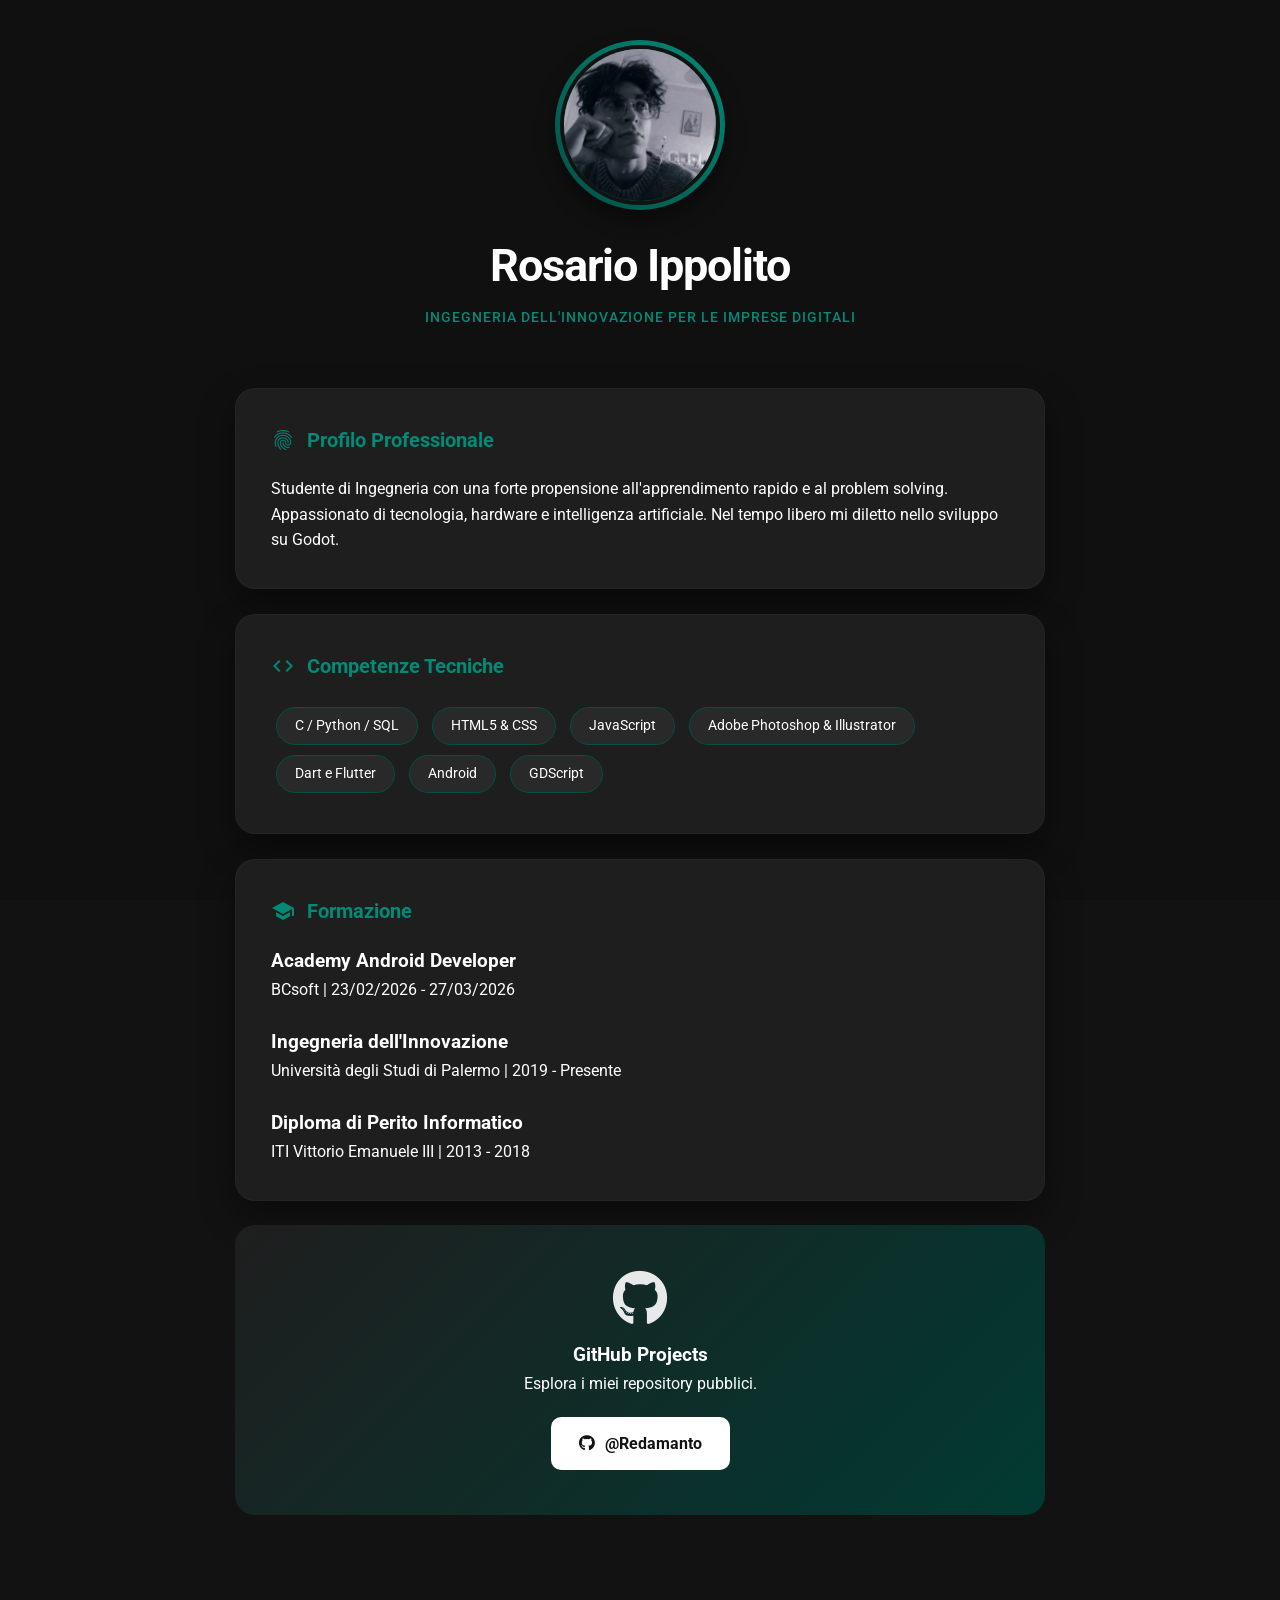
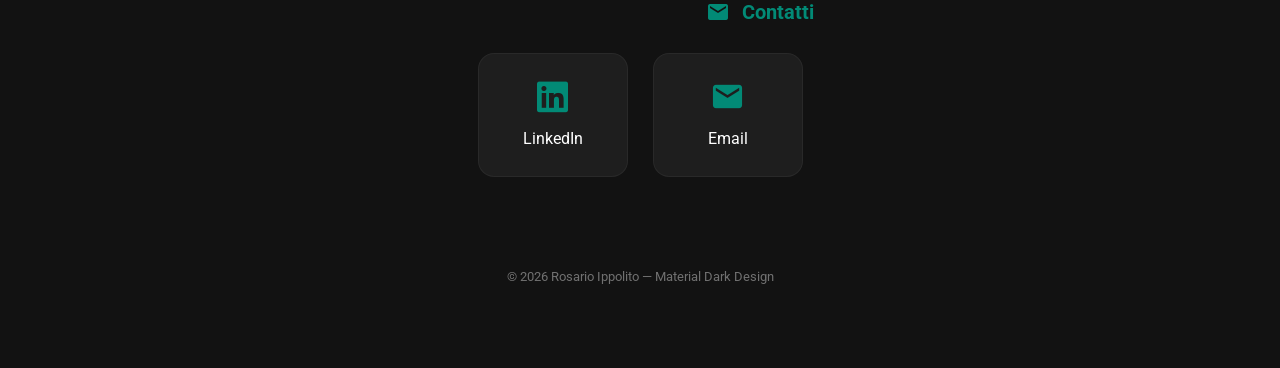
==== index.html @ a8832874 "fix 2.0" ====
<!DOCTYPE html>
<html lang="it">

<head>
    <meta charset="UTF-8">
    <meta name="viewport" content="width=device-width, initial-scale=1.0">
    <title>Rosario Ippolito | Portfolio</title>
    <link href="https://fonts.googleapis.com/css2?family=Roboto:wght@300;400;500;700&family=Fira+Code&display=swap"
        rel="stylesheet">
    <link href="https://fonts.googleapis.com/icon?family=Material+Icons" rel="stylesheet">
    <link rel="stylesheet" href="https://cdnjs.cloudflare.com/ajax/libs/font-awesome/6.0.0/css/all.min.css">
    <link rel="stylesheet" href="style.css">
</head>

<body>

    <canvas id="code-canvas"></canvas>

    <div class="main-container">
        <header class="reveal">
            <div class="profile-frame">
                <img src="pfp.jpg" alt="Rosario Ippolito" class="profile-img">
            </div>
            <h1>Rosario Ippolito</h1>
            <p class="subtitle">Ingegneria dell'Innovazione per le Imprese Digitali</p>
        </header>

        <main>
            <section class="card reveal">
                <h2 class="section-title"><i class="material-icons">fingerprint</i> Profilo Professionale</h2>
                <p>Studente di Ingegneria con una forte propensione all'apprendimento rapido e al problem solving.
                    Appassionato di tecnologia, hardware e intelligenza artificiale. Nel tempo libero mi diletto nello
                    sviluppo su Godot. </p>
            </section>

            <section class="card reveal">
                <h2 class="section-title"><i class="material-icons">code</i> Competenze Tecniche</h2>
                <div class="skills-container">
                    <span class="skill-chip">C / Python / SQL</span>
                    <span class="skill-chip">HTML5 & CSS</span>
                    <span class="skill-chip">JavaScript</span>
                    <span class="skill-chip">Adobe Photoshop & Illustrator</span>
                    <span class="skill-chip">Dart e Flutter</span>
                    <span class="skill-chip">Android</span>
                    <span class="skill-chip">GDScript</span>
                </div>
            </section>

            <section class="card reveal">
                <h2 class="section-title"><i class="material-icons">school</i> Formazione</h2>
                <div class="edu-item">
                    <div class="edu-item">
                        <h3>Academy Android Developer</h3>
                        <p class="edu-meta">BCsoft | 23/02/2026 - 27/03/2026</p>
                    </div>
                    <br>
                    <h3>Ingegneria dell'Innovazione</h3>
                    <p class="edu-meta">Università degli Studi di Palermo | 2019 - Presente</p>
                </div>
                <br>
                <div class="edu-item">
                    <h3>Diploma di Perito Informatico</h3>
                    <p class="edu-meta">ITI Vittorio Emanuele III | 2013 - 2018</p>
                </div>
            </section>

            <section class="github-card reveal">
                <div class="github-content">
                    <i class="fab fa-github github-big-icon"></i>
                    <h3>GitHub Projects</h3>
                    <p>Esplora i miei repository pubblici.</p>
                    <a href="https://github.com/Redamanto" target="_blank" class="github-btn" rel="noopener noreferrer">
                        <i class="fab fa-github"></i> @Redamanto
                    </a>
                </div>
            </section>

            <section class="contact-section">
                <h2 class="section-title" style="justify-content: center;"><i class="material-icons">alternate_email</i>
                    Contatti</h2>
                <div class="contact-grid">
                    <a href="https://www.linkedin.com/in/rosario-ippolito-247077195" target="_blank"
                        class="contact-item" rel="noopener noreferrer">
                        <i class="fab fa-linkedin"></i>
                        <span>LinkedIn</span>
                    </a>
                    <a href="mailto:rosario.ippo28@gmail.com" class="contact-item">
                        <i class="material-icons">email</i>
                        <span>Email</span>
                    </a>
                </div>
            </section>
        </main>

        <footer>
            <p>© 2026 Rosario Ippolito — Material Dark Design</p>
        </footer>
    </div>

    <script src="script.js"></script>
</body>

</html>
---- style.css ----
:root {
    --bg-color: #121212;
    --surface-color: #1e1e1e;
    --primary-color: #015045;
    /* Verde Pino */
    --primary-light: #028a76;
    --text-primary: #ffffff;
    --text-secondary: #b0b0b0;
    --on-surface: rgba(255, 255, 255, 0.05);
}

* {
    margin: 0;
    padding: 0;
    box-sizing: border-box;
    scroll-behavior: smooth;
}

body {
    font-family: 'Roboto', sans-serif;
    background-color: var(--bg-color);
    color: var(--text-primary);
    line-height: 1.6;
    overflow-x: hidden;
}

/* Background Canvas - Effetto Cascata */
#code-canvas {
    position: fixed;
    top: 0;
    left: 0;
    width: 100vw;
    height: 100vh;
    z-index: -1;
    pointer-events: none;
    opacity: 0.6;
    /* Leggermente trasparente per non disturbare la lettura */
}

.main-container {
    max-width: 850px;
    margin: 0 auto;
    padding: 40px 20px;
    position: relative;
    z-index: 1;
}

/* Header & Foto */
header {
    text-align: center;
    margin-bottom: 60px;
}

.profile-frame {
    width: 170px;
    height: 170px;
    margin: 0 auto 20px;
    border-radius: 50%;
    padding: 5px;
    background: linear-gradient(45deg, var(--primary-color), var(--primary-light));
    box-shadow: 0 10px 20px rgba(0, 0, 0, 0.4);
}

.profile-img {
    width: 100%;
    height: 100%;
    border-radius: 50%;
    object-fit: cover;
    border: 4px solid var(--bg-color);
}

h1 {
    font-size: 2.8rem;
    letter-spacing: -1px;
    margin-bottom: 5px;
}

.subtitle {
    color: var(--primary-light);
    font-weight: 500;
    text-transform: uppercase;
    font-size: 0.85rem;
    letter-spacing: 1px;
}

/* Cards & Animazioni Scroll */
.reveal {
    opacity: 0;
    transform: translateY(40px);
    transition: opacity 0.6s ease-out, transform 0.6s ease-out;
    will-change: opacity, transform;
}

.reveal.active {
    opacity: 1;
    transform: translateY(0);
}

.card {
    background: var(--surface-color);
    padding: 35px;
    border-radius: 20px;
    margin-bottom: 25px;
    border: 1px solid rgba(255, 255, 255, 0.03);
    box-shadow: 0 15px 35px rgba(0, 0, 0, 0.4);
}

.section-title {
    display: flex;
    align-items: center;
    gap: 12px;
    color: var(--primary-light);
    margin-bottom: 20px;
    font-size: 1.25rem;
}

.skill-chip {
    display: inline-block;
    background: var(--on-surface);
    border: 1px solid var(--primary-color);
    padding: 7px 18px;
    border-radius: 25px;
    font-size: 0.85rem;
    margin: 5px;
    transition: 0.3s;
}

.skill-chip:hover {
    background: var(--primary-color);
    transform: scale(1.05);
}

/* GitHub & Contatti */
.github-card {
    background: linear-gradient(135deg, #1e1e1e 0%, #013a32 100%);
    padding: 45px;
    border-radius: 20px;
    text-align: center;
    margin-bottom: 25px;
}

.github-big-icon {
    font-size: 3.5rem;
    margin-bottom: 15px;
    opacity: 0.9;
}

.github-btn {
    display: inline-flex;
    align-items: center;
    gap: 10px;
    background: white;
    color: #121212;
    padding: 14px 28px;
    border-radius: 10px;
    text-decoration: none;
    font-weight: 700;
    margin-top: 20px;
    transition: 0.3s;
}

.contact-section {
    padding: 50px 0;
    margin-top: 30px;
    text-align: center;
}

.contact-grid {
    display: flex;
    justify-content: center;
    gap: 25px;
    margin-top: 25px;
}

.contact-item {
    display: flex;
    flex-direction: column;
    align-items: center;
    gap: 12px;
    padding: 25px;
    width: 150px;
    background: var(--surface-color);
    border-radius: 16px;
    text-decoration: none;
    color: var(--text-primary);
    transition: 0.3s;
    border: 1px solid rgba(255, 255, 255, 0.05);
}

.contact-item i {
    font-size: 2.2rem;
    color: var(--primary-light);
}

footer {
    text-align: center;
    padding: 40px;
    color: var(--text-secondary);
    font-size: 0.8rem;
    opacity: 0.6;
}

@media (max-width: 650px) {
    h1 {
        font-size: 2.1rem;
    }

    .contact-grid {
        flex-direction: column;
        align-items: center;
    }

    .contact-item {
        width: 100%;
        max-width: 300px;
        flex-direction: row;
        justify-content: center;
        padding: 15px 30px;
    }
}
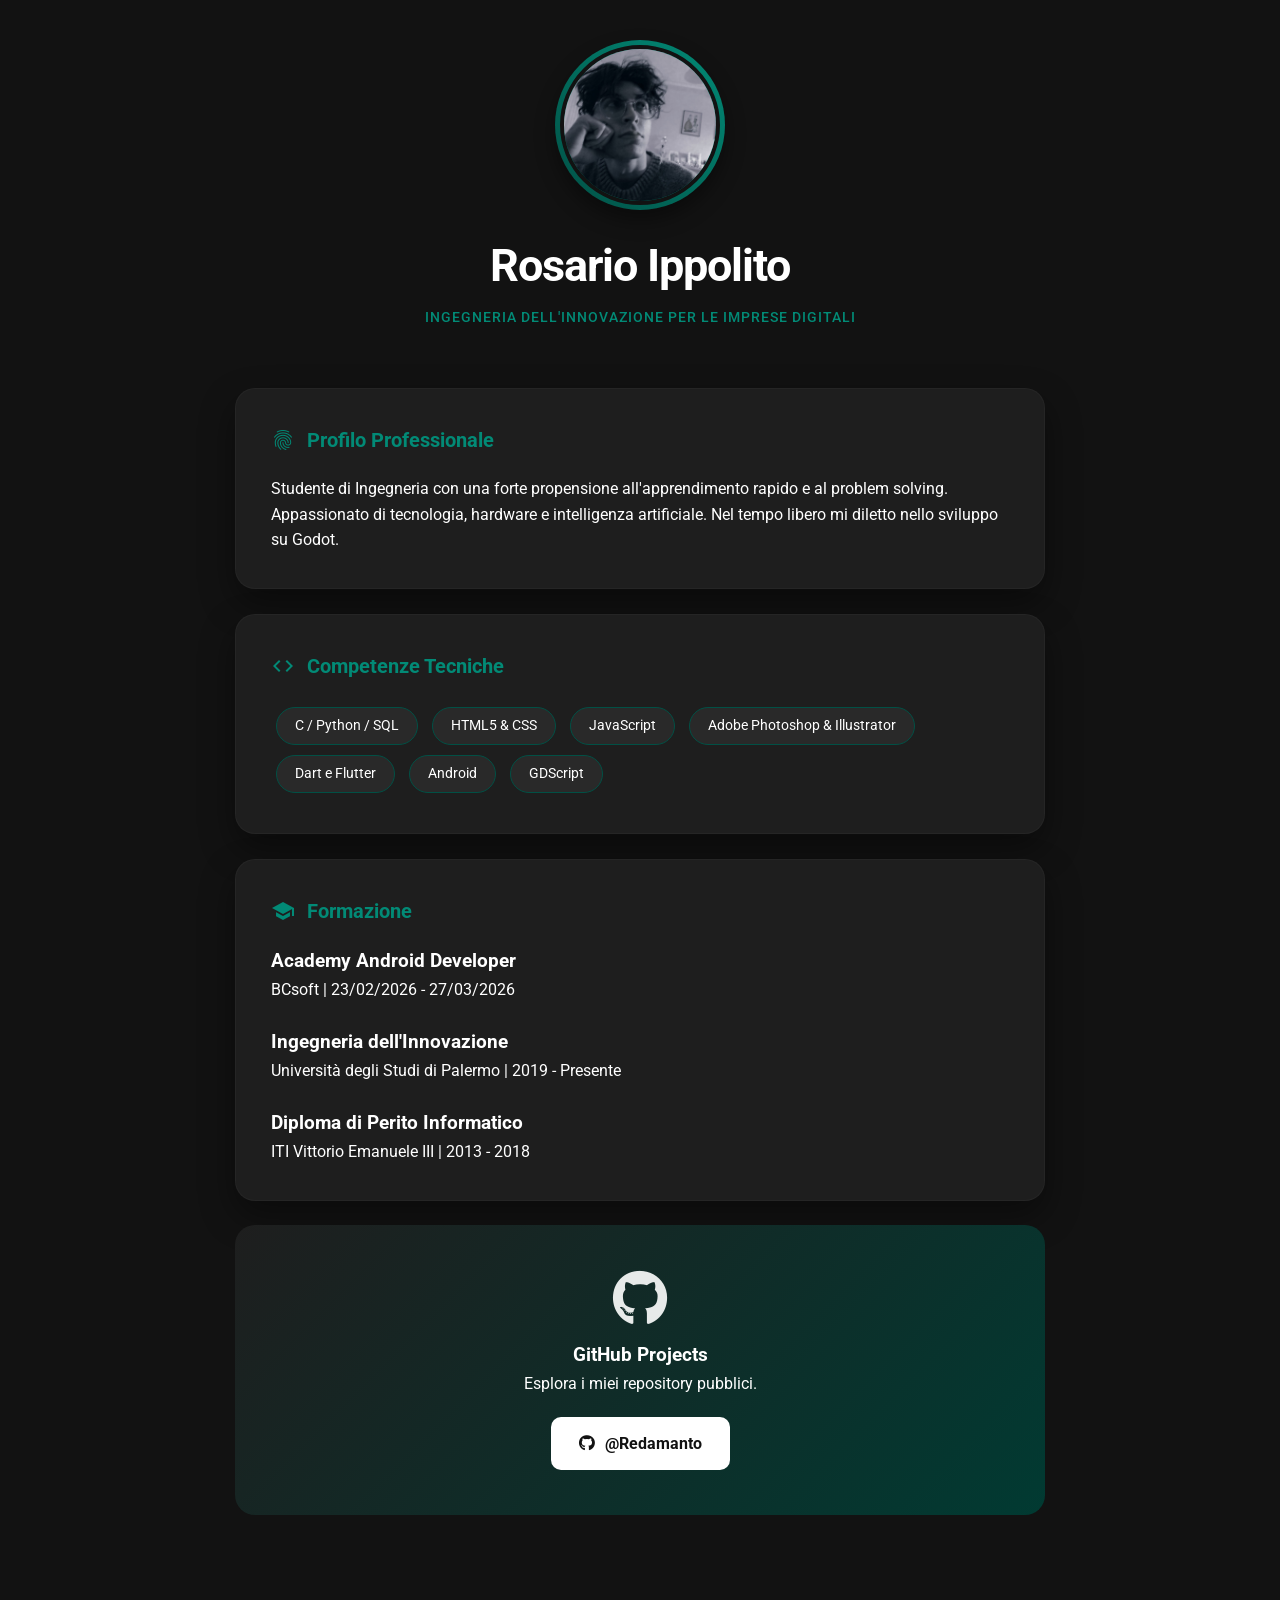
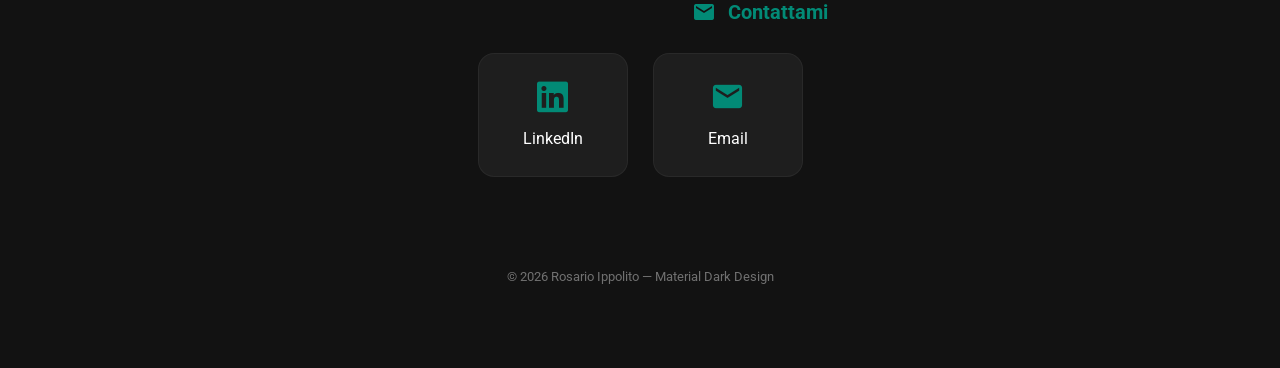
==== commit 5a0c2a05: "aggiornamento testo contatti" ====
--- a/index.html
+++ b/index.html
@@ -4,6 +4,11 @@
 <head>
     <meta charset="UTF-8">
     <meta name="viewport" content="width=device-width, initial-scale=1.0">
+    <meta name="description"
+        content="Portfolio professionale di Rosario Ippolito, studente di Ingegneria dell'Innovazione. Scopri i miei progetti e competenze digitali.">
+    <meta property="og:title" content="Rosario Ippolito Portfolio">
+    <meta property="og:description" content="Sviluppo software e innovazione digitale.">
+    <meta property="og:image" content="pfp.jpg">
     <title>Rosario Ippolito | Portfolio</title>
     <link href="https://fonts.googleapis.com/css2?family=Roboto:wght@300;400;500;700&family=Fira+Code&display=swap"
         rel="stylesheet">
@@ -77,7 +82,7 @@
 
             <section class="contact-section">
                 <h2 class="section-title" style="justify-content: center;"><i class="material-icons">alternate_email</i>
-                    Contatti</h2>
+                    Contattami</h2>
                 <div class="contact-grid">
                     <a href="https://www.linkedin.com/in/rosario-ippolito-247077195" target="_blank"
                         class="contact-item" rel="noopener noreferrer">
--- a/style.css
+++ b/style.css
@@ -83,12 +83,13 @@
     letter-spacing: 1px;
 }
 
-/* Cards & Animazioni Scroll */
 .reveal {
     opacity: 0;
-    transform: translateY(40px);
-    transition: opacity 0.6s ease-out, transform 0.6s ease-out;
+    transform: translateY(20px);
+    /* Ridotto da 40px a 20px */
+    transition: opacity 0.8s ease-out, transform 0.8s ease-out;
     will-change: opacity, transform;
+    /* Aiuta il browser a gestire l'animazione */
 }
 
 .reveal.active {
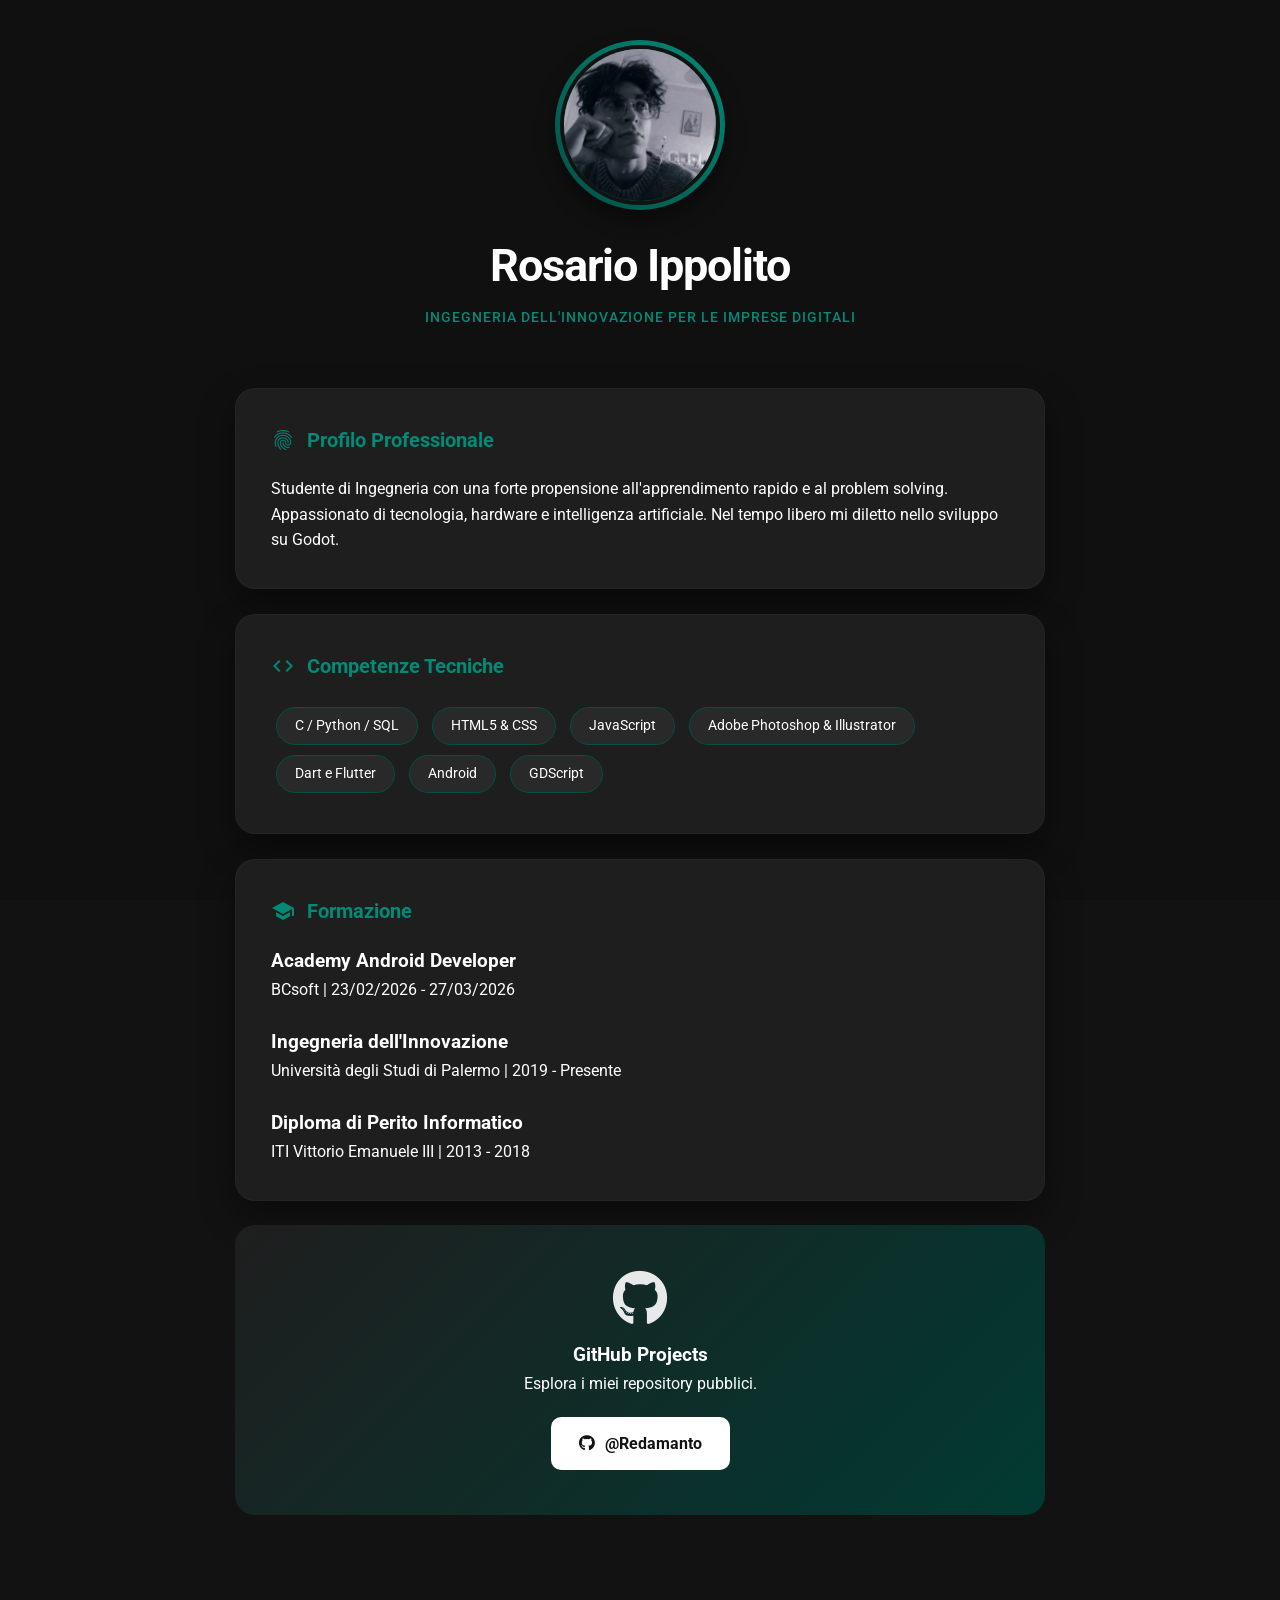
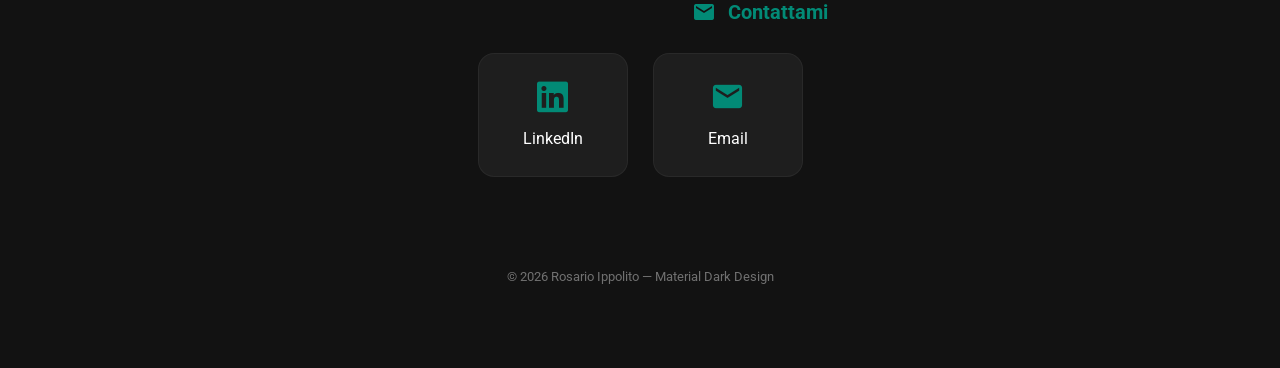
==== commit 5f910fe5: "Inserimento metadata per Google" ====
--- a/index.html
+++ b/index.html
@@ -6,6 +6,7 @@
     <meta name="viewport" content="width=device-width, initial-scale=1.0">
     <meta name="description"
         content="Portfolio professionale di Rosario Ippolito, studente di Ingegneria dell'Innovazione. Scopri i miei progetti e competenze digitali.">
+    <meta name="google-site-verification" content="NfWmOMwpimqvF75WWSNjR_FWiGfJKQ2AILMqFanOzBc" />
     <meta property="og:title" content="Rosario Ippolito Portfolio">
     <meta property="og:description" content="Sviluppo software e innovazione digitale.">
     <meta property="og:image" content="pfp.jpg">
--- a/style.css
+++ b/style.css
@@ -85,11 +85,10 @@
 
 .reveal {
     opacity: 0;
-    transform: translateY(20px);
-    /* Ridotto da 40px a 20px */
-    transition: opacity 0.8s ease-out, transform 0.8s ease-out;
+    transform: translateY(30px);
+    transition: all 0.8s ease-out;
+    /* 'all' copre sia opacity che transform */
     will-change: opacity, transform;
-    /* Aiuta il browser a gestire l'animazione */
 }
 
 .reveal.active {
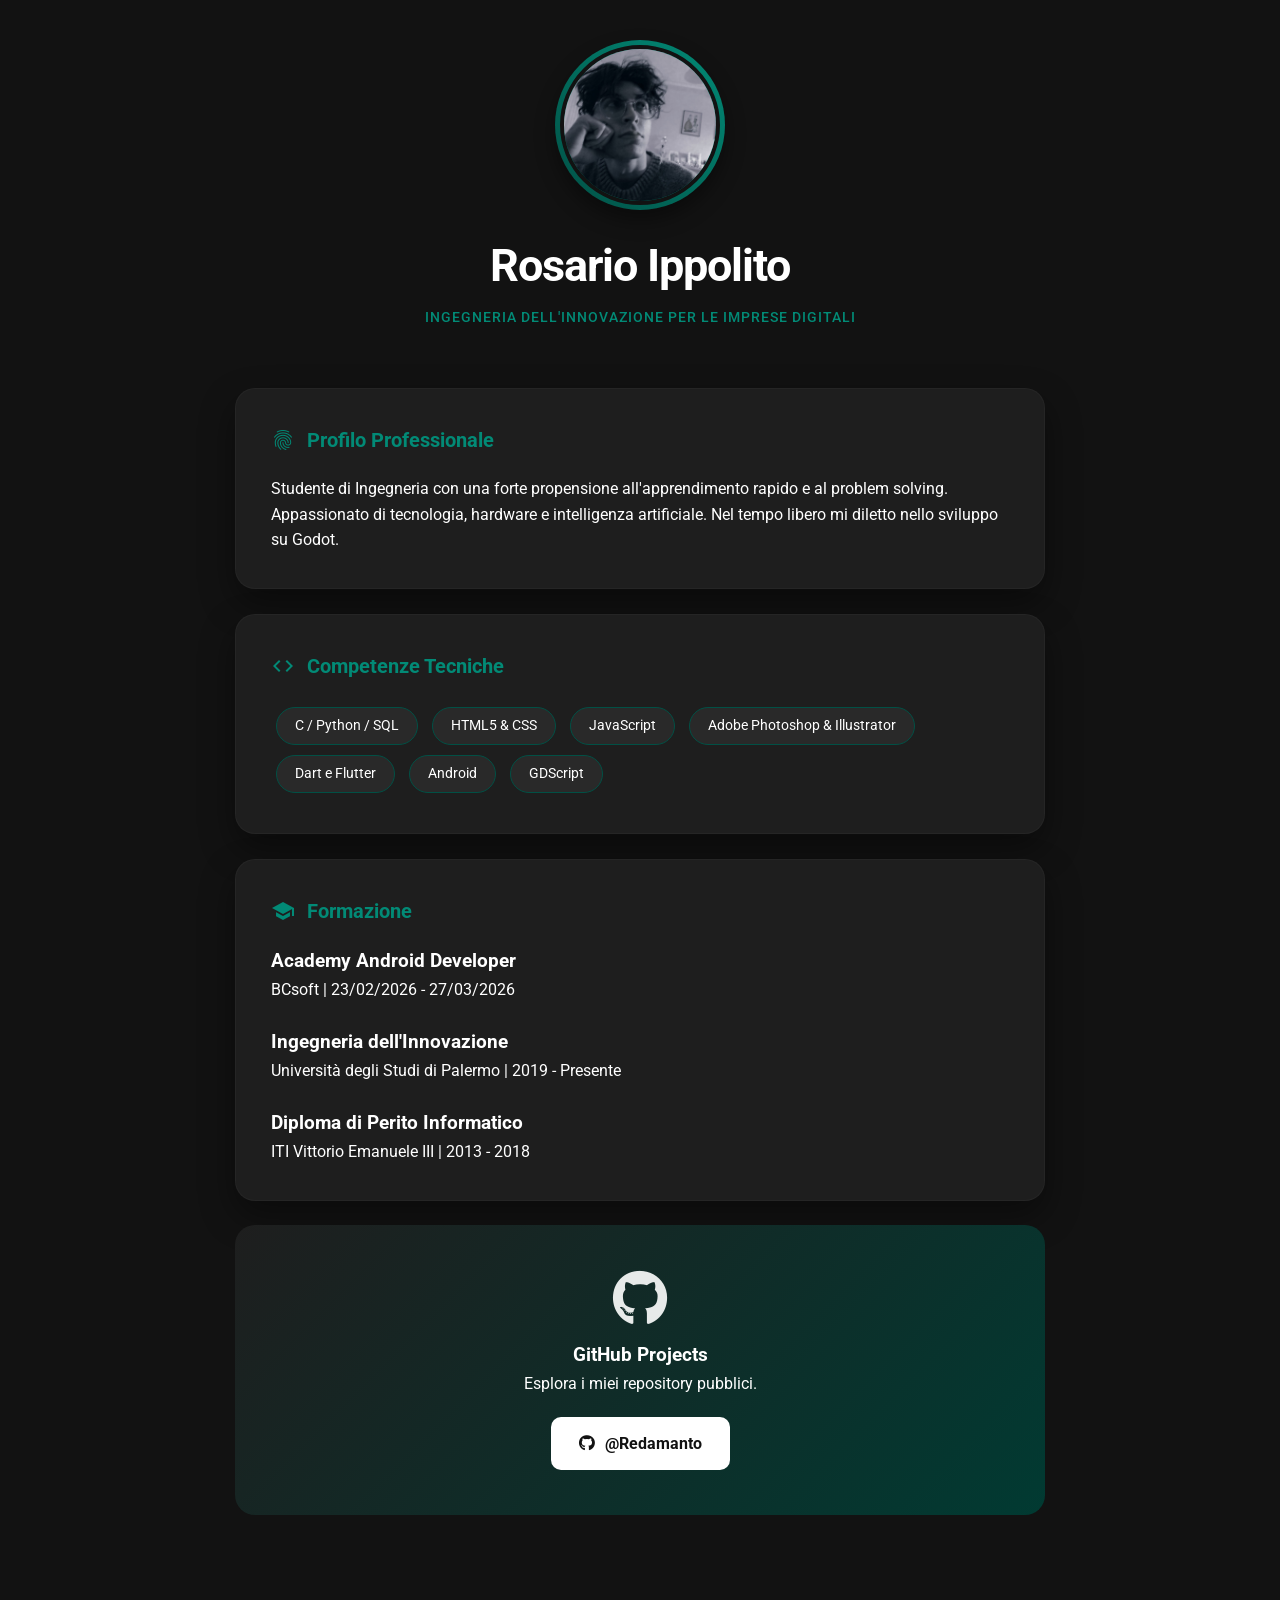
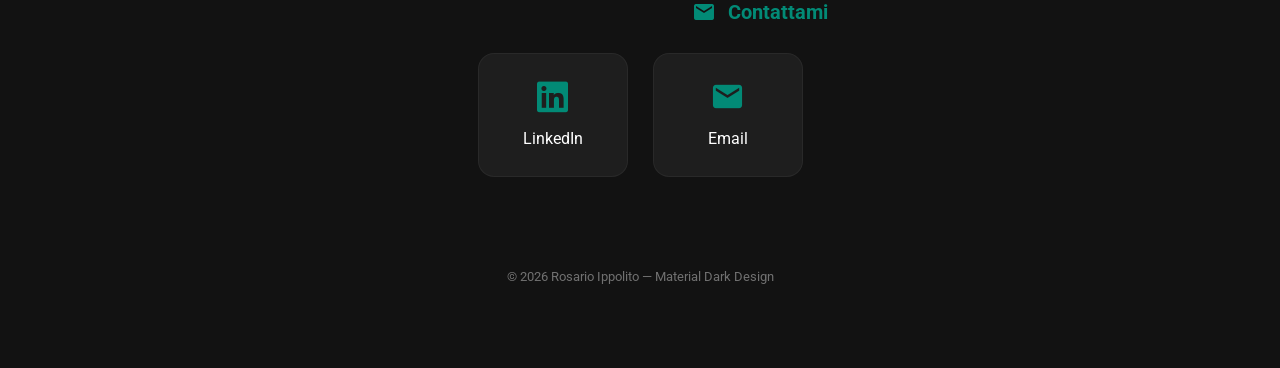
==== commit b46db3f1: "Cambio cover.png" ====
--- a/index.html
+++ b/index.html
@@ -6,6 +6,7 @@
     <meta name="viewport" content="width=device-width, initial-scale=1.0">
     <meta name="description"
         content="Portfolio professionale di Rosario Ippolito, studente di Ingegneria dell'Innovazione. Scopri i miei progetti e competenze digitali.">
+    <meta property="og:image" content="https://redamanto.github.io/portfolio/cover.png">
     <meta name="google-site-verification" content="NfWmOMwpimqvF75WWSNjR_FWiGfJKQ2AILMqFanOzBc" />
     <meta property="og:title" content="Rosario Ippolito Portfolio">
     <meta property="og:description" content="Sviluppo software e innovazione digitale.">
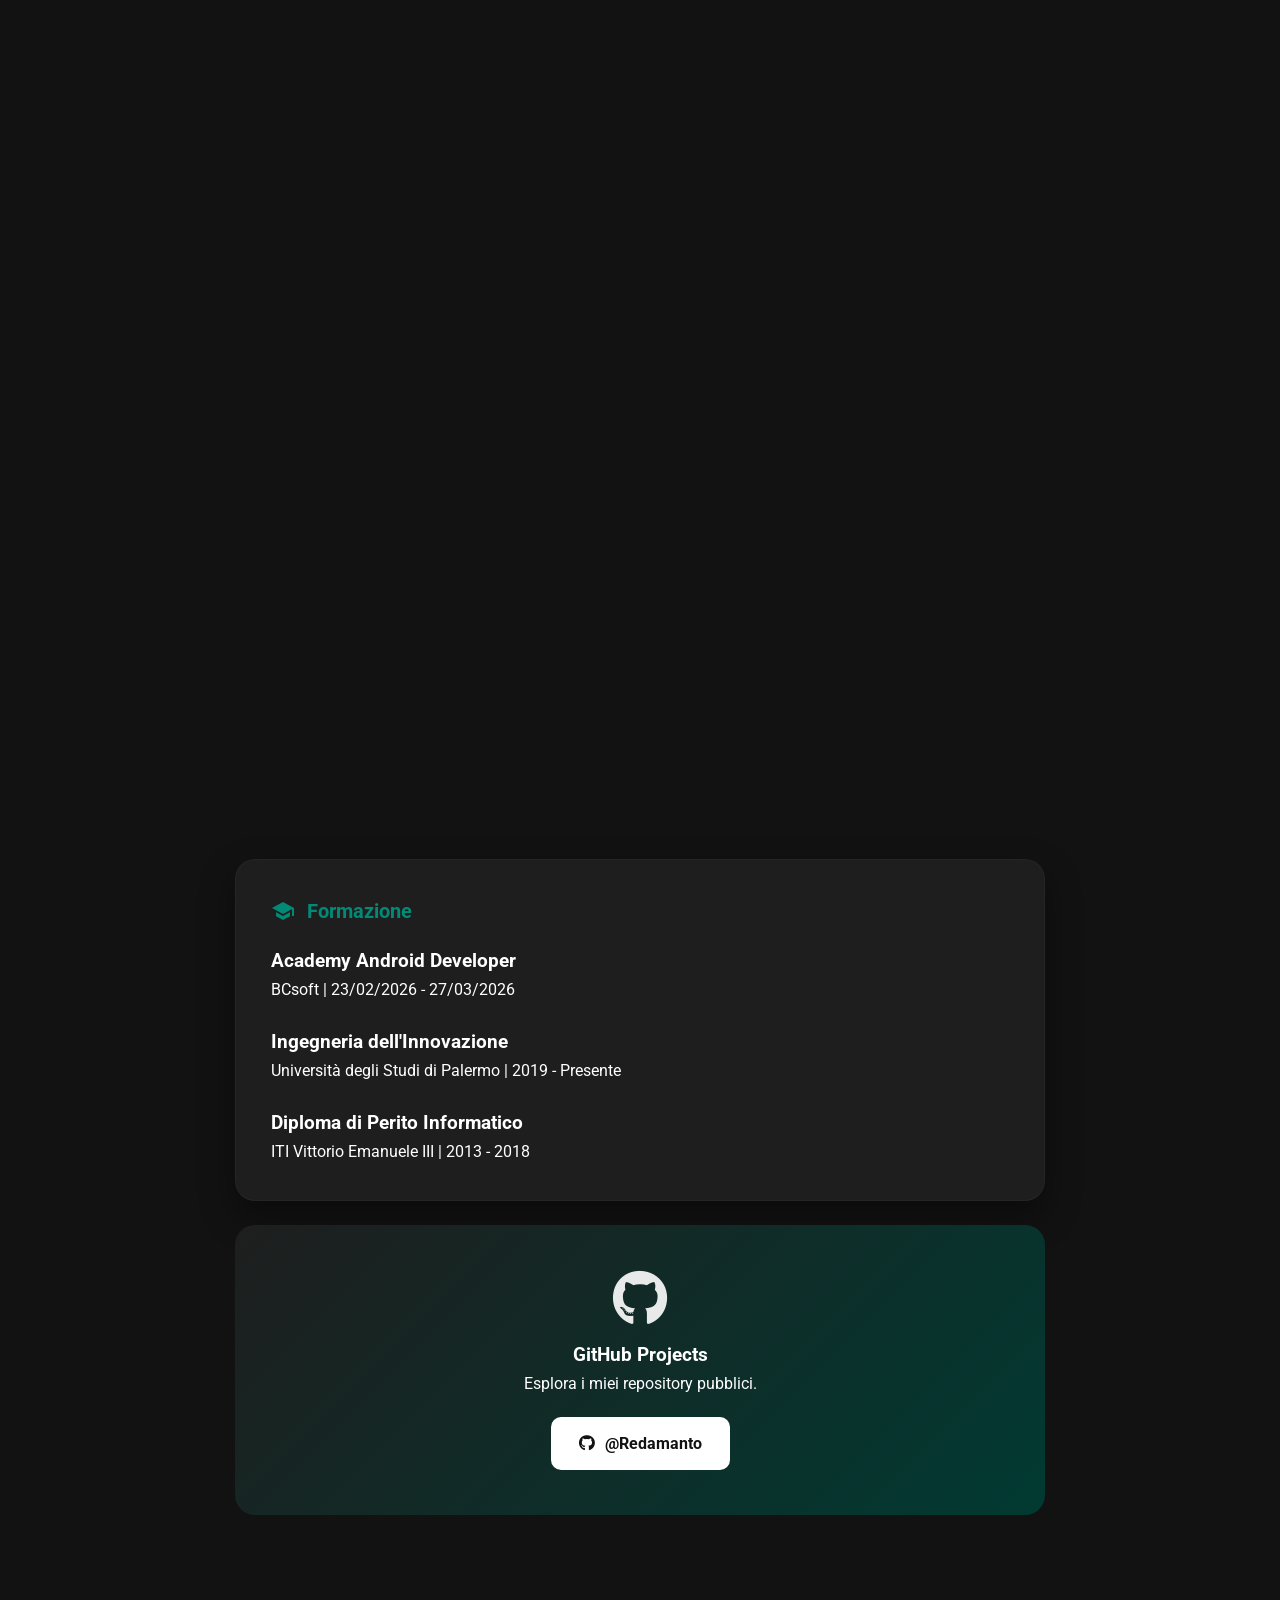
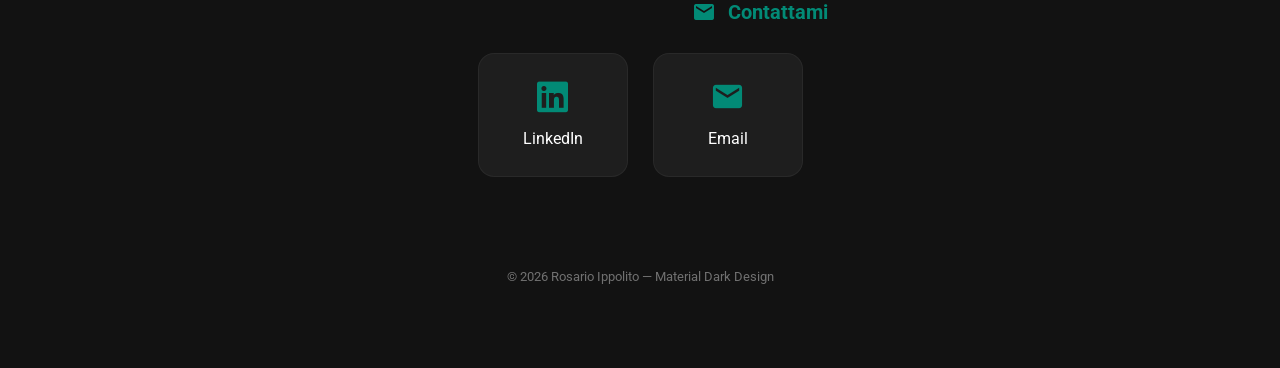
==== commit 043f639e: "Aggiunta favicon.png" ====
--- a/index.html
+++ b/index.html
@@ -17,6 +17,7 @@
     <link href="https://fonts.googleapis.com/icon?family=Material+Icons" rel="stylesheet">
     <link rel="stylesheet" href="https://cdnjs.cloudflare.com/ajax/libs/font-awesome/6.0.0/css/all.min.css">
     <link rel="stylesheet" href="style.css">
+    <link rel="icon" type="image/png" href="/favicon/favicon.png">
 </head>
 
 <body>
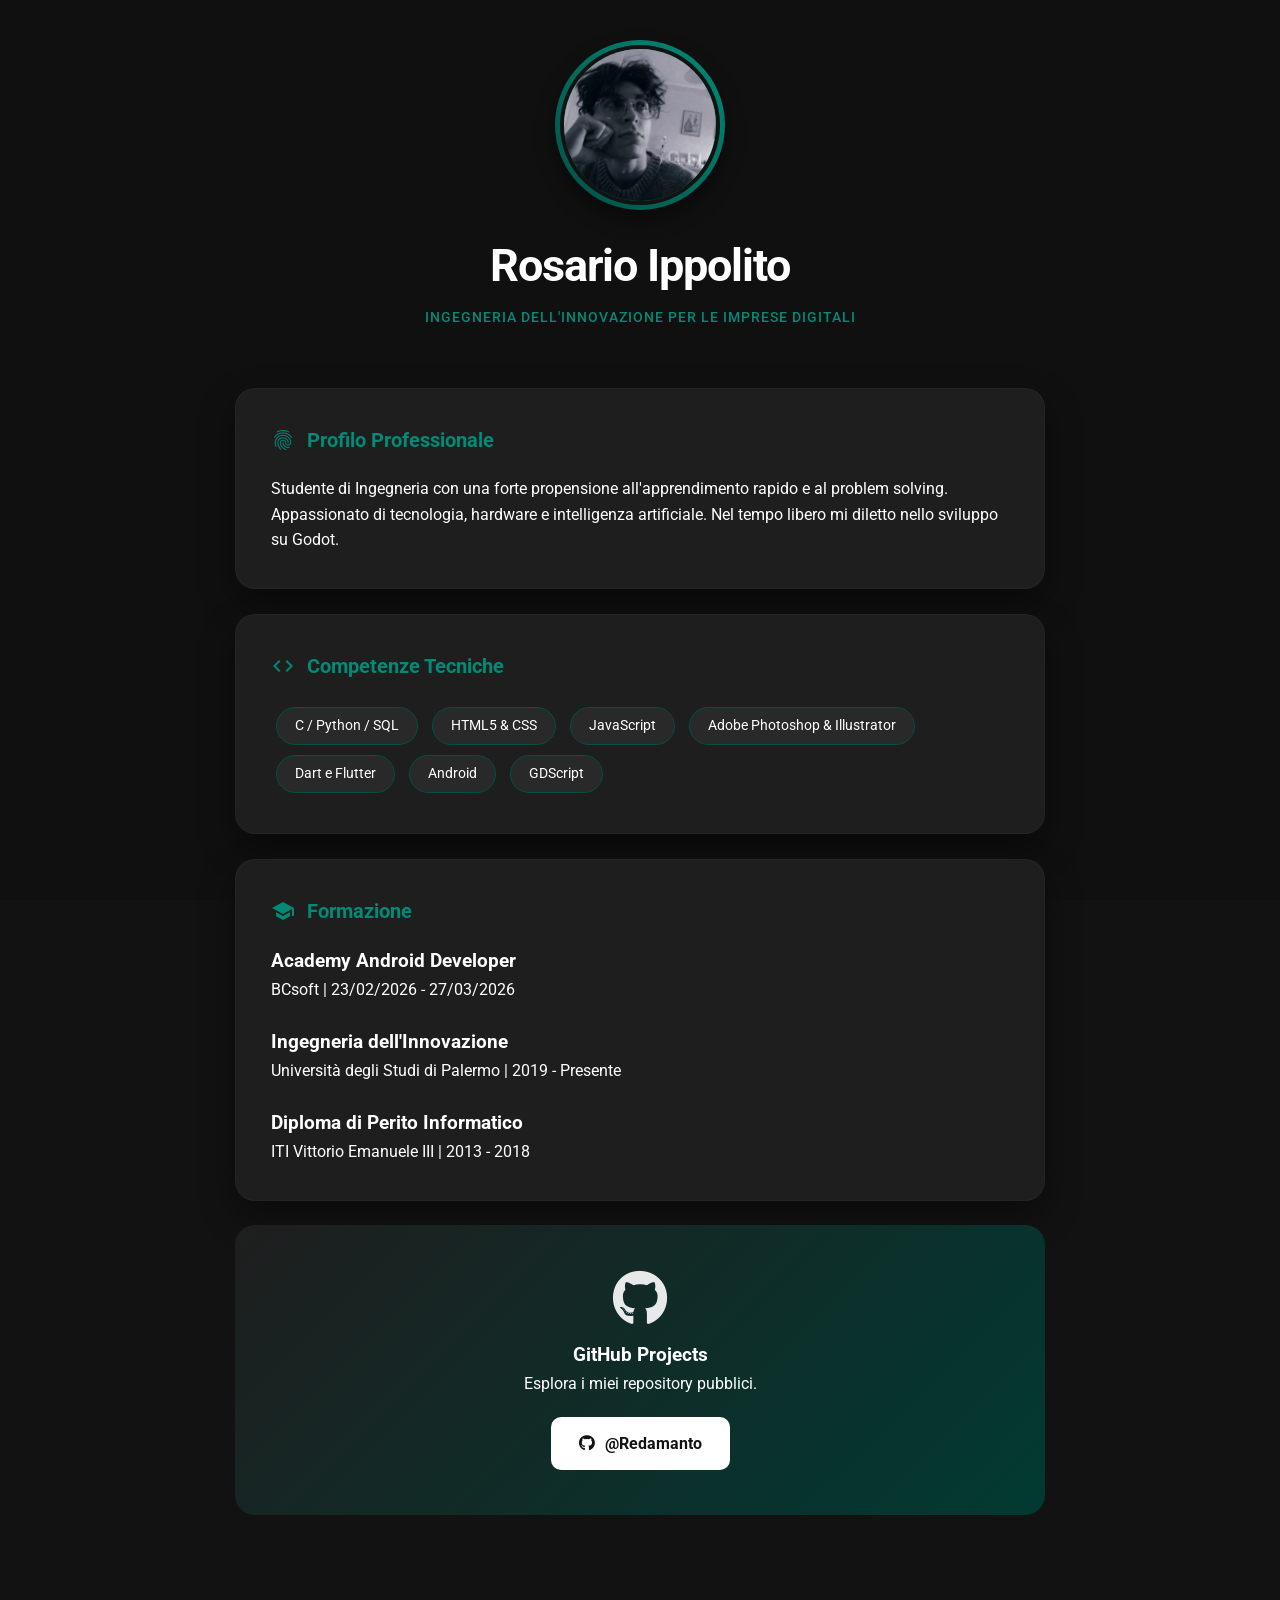
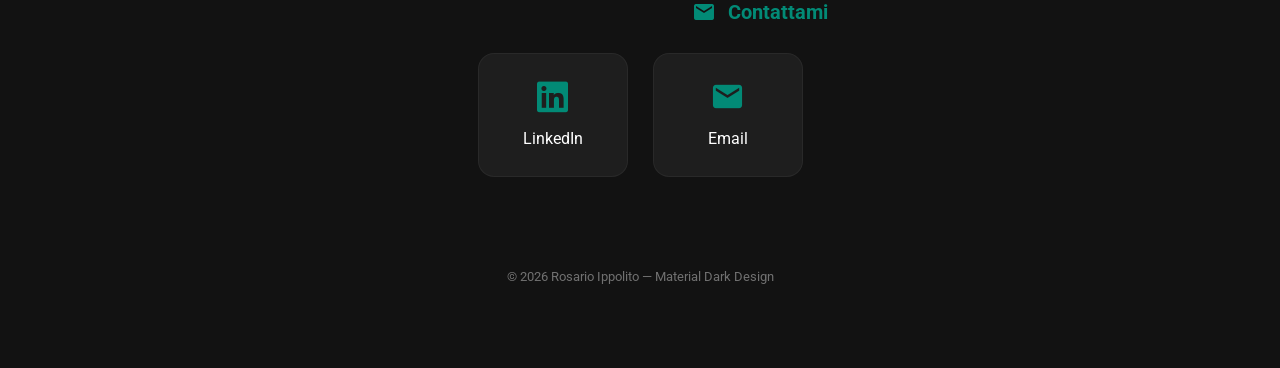
==== commit 74f725bc: "Favicon fix" ====
--- a/index.html
+++ b/index.html
@@ -17,7 +17,7 @@
     <link href="https://fonts.googleapis.com/icon?family=Material+Icons" rel="stylesheet">
     <link rel="stylesheet" href="https://cdnjs.cloudflare.com/ajax/libs/font-awesome/6.0.0/css/all.min.css">
     <link rel="stylesheet" href="style.css">
-    <link rel="icon" type="image/png" href="/favicon/favicon.png">
+    <link rel="icon" type="image/png" href="favicon/favicon.ico">
 </head>
 
 <body>
